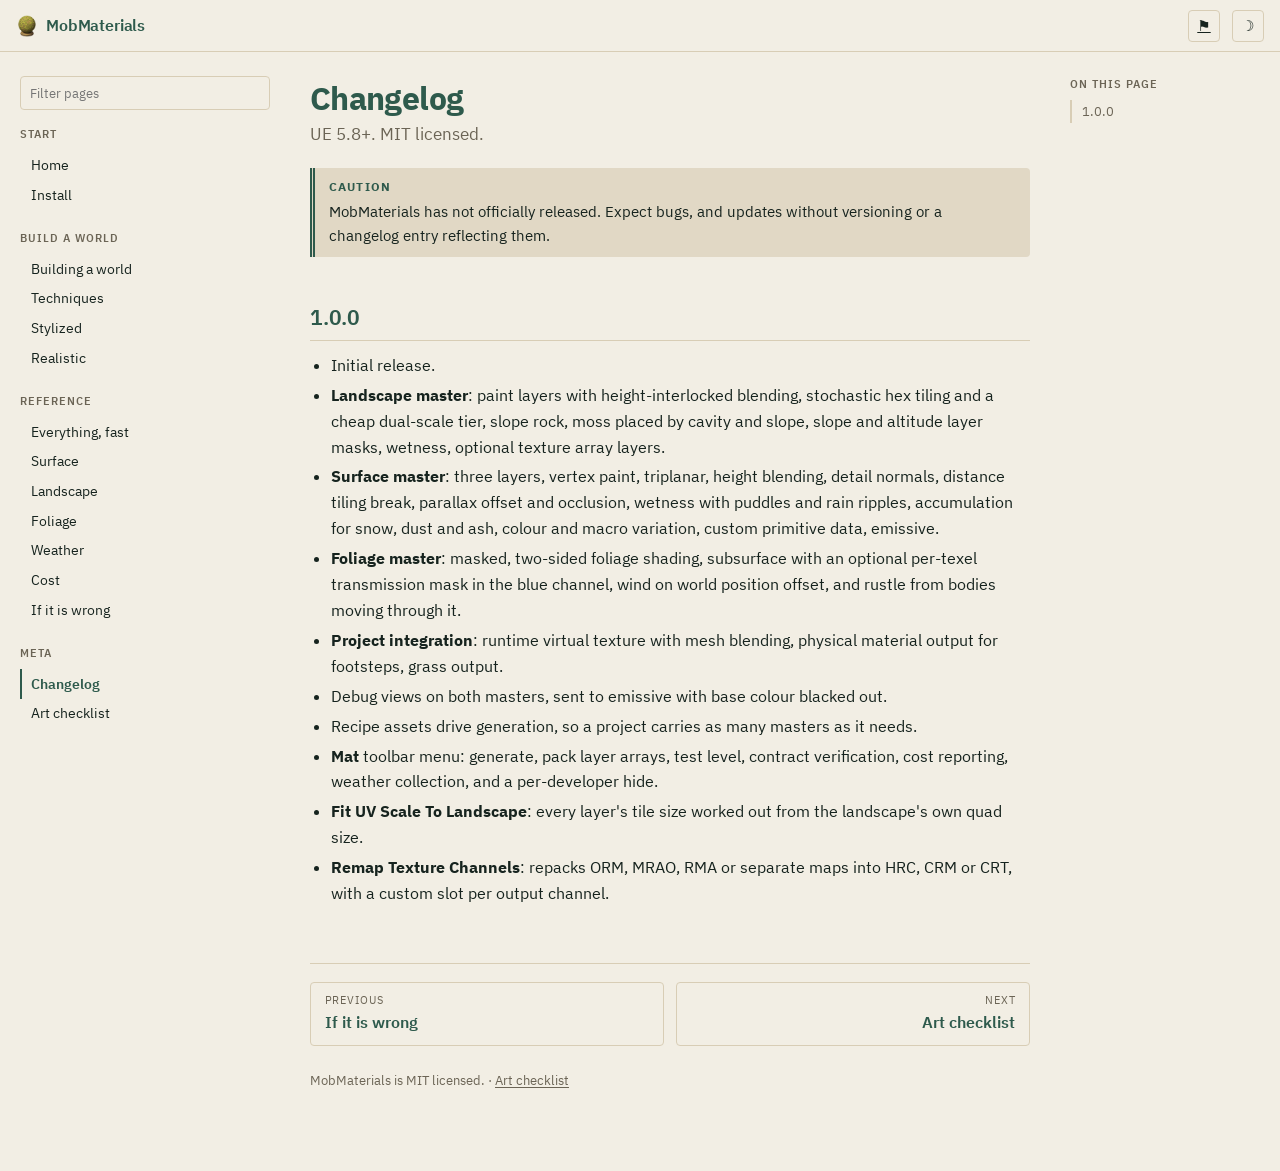
==== docs/changelog.html @ 358f4066 "Documentation site Static site in docs/, served by GitHub Pages or opened off disk from a clone. No " ====
<!doctype html>
<html lang="en">
<head>
<meta charset="utf-8">
<meta name="viewport" content="width=device-width,initial-scale=1">
<title>Changelog &middot; MobMaterials</title>
<link rel="icon" href="../Resources/Icon128.png">
<link rel="stylesheet" href="assets/docs.css">
<script>try{var t=localStorage.getItem('mob-theme');document.documentElement.dataset.theme=t||(matchMedia('(prefers-color-scheme:dark)').matches?'dark':'light')}catch(e){}</script>
<script src="assets/site.js" defer></script>
<script src="assets/docs.js" defer></script>
</head>
<body>
<main>

<h1>Changelog</h1>
<p class="lede">UE 5.8+. MIT licensed.</p>

<div class="caution">
MobMaterials has not officially released. Expect bugs, and updates without versioning or a changelog entry reflecting them.
</div>

<h2>1.0.0</h2>

<ul>
<li>Initial release.</li>
<li><b>Landscape master</b>: paint layers with height-interlocked blending, stochastic hex tiling and a cheap dual-scale tier, slope rock, moss placed by cavity and slope, slope and altitude layer masks, wetness, optional texture array layers.</li>
<li><b>Surface master</b>: three layers, vertex paint, triplanar, height blending, detail normals, distance tiling break, parallax offset and occlusion, wetness with puddles and rain ripples, accumulation for snow, dust and ash, colour and macro variation, custom primitive data, emissive.</li>
<li><b>Foliage master</b>: masked, two-sided foliage shading, subsurface with an optional per-texel transmission mask in the blue channel, wind on world position offset, and rustle from bodies moving through it.</li>
<li><b>Project integration</b>: runtime virtual texture with mesh blending, physical material output for footsteps, grass output.</li>
<li>Debug views on both masters, sent to emissive with base colour blacked out.</li>
<li>Recipe assets drive generation, so a project carries as many masters as it needs.</li>
<li><b>Mat</b> toolbar menu: generate, pack layer arrays, test level, contract verification, cost reporting, weather collection, and a per-developer hide.</li>
<li><b>Fit UV Scale To Landscape</b>: every layer's tile size worked out from the landscape's own quad size.</li>
<li><b>Remap Texture Channels</b>: repacks ORM, MRAO, RMA or separate maps into HRC, CRM or CRT, with a custom slot per output channel.</li>
</ul>

</main>
</body>
</html>
---- docs/assets/docs.css ----
/* Copyright (c) Jared Taylor. All Rights Reserved */

/* IBM Plex, Latin subset, SIL OFL 1.1 - see fonts/OFL.txt.
   Shipped rather than fetched, because the site has to work from file:// with no network. */
@font-face { font-family: Plex; font-style: normal; font-weight: 400; font-display: swap; src: url(fonts/IBMPlexSans-Regular.woff2) format('woff2'); }
@font-face { font-family: Plex; font-style: italic; font-weight: 400; font-display: swap; src: url(fonts/IBMPlexSans-Italic.woff2) format('woff2'); }
@font-face { font-family: Plex; font-style: normal; font-weight: 500; font-display: swap; src: url(fonts/IBMPlexSans-Medium.woff2) format('woff2'); }
@font-face { font-family: Plex; font-style: normal; font-weight: 600; font-display: swap; src: url(fonts/IBMPlexSans-SemiBold.woff2) format('woff2'); }
@font-face { font-family: Plex; font-style: normal; font-weight: 700; font-display: swap; src: url(fonts/IBMPlexSans-Bold.woff2) format('woff2'); }
@font-face { font-family: PlexMono; font-style: normal; font-weight: 400; font-display: swap; src: url(fonts/IBMPlexMono-Regular.woff2) format('woff2'); }
@font-face { font-family: PlexMono; font-style: normal; font-weight: 600; font-display: swap; src: url(fonts/IBMPlexMono-SemiBold.woff2) format('woff2'); }

/* Palette roles. Paper is the page, ink is the text, pine is structure,
   sand fills the gaps, plum is spent once per page on the action worth clicking. */
:root {
	--paper: #F2EEE4;
	--ink: #16231E;
	--pine: #2E5A4C;
	--sand: #C9B99B;
	--plum: #7B4A63;

	--c-page: var(--paper);
	--c-text: var(--ink);
	--c-struct: var(--pine);
	--c-action: var(--plum);
	--line: #D8CDB5;
	--dim: #6B6455;
	--fill: #EAE3D4;
	--fill-deep: #E1D8C5;

	--rail: 250px;
	--toc: 190px;
	--measure: 74ch;
	--radius: 4px;
	--mono: PlexMono, ui-monospace, "Cascadia Mono", "SF Mono", Menlo, Consolas, monospace;
	--sans: Plex, ui-sans-serif, system-ui, "Segoe UI", Roboto, sans-serif;
}

:root[data-theme="dark"] {
	--c-page: #16231E;
	--c-text: #F2EEE4;
	--c-struct: #5E9C86;
	--c-action: #C08BA5;
	--line: #2C4038;
	--dim: #9A907C;
	--fill: #1C2C26;
	--fill-deep: #22352D;
}

*, *::before, *::after { box-sizing: border-box; }

html { scroll-behavior: smooth; scroll-padding-top: 5rem; }
@media (prefers-reduced-motion: reduce) { html { scroll-behavior: auto; } }

body {
	margin: 0;
	background: var(--c-page);
	color: var(--c-text);
	font: 400 16px/1.62 var(--sans);
	-webkit-text-size-adjust: 100%;
}

/* ---------------------------------------------------------------- header */

.top {
	position: sticky;
	top: 0;
	z-index: 40;
	display: flex;
	align-items: center;
	gap: .75rem;
	height: 3.25rem;
	padding: 0 1rem;
	background: var(--c-page);
	border-bottom: 1px solid var(--line);
}

.top a.brand {
	display: flex;
	align-items: center;
	gap: .5rem;
	font-weight: 600;
	letter-spacing: -.01em;
	color: var(--c-struct);
	text-decoration: none;
}

.top .brand img { width: 22px; height: 22px; border-radius: 3px; }
.top .spacer { flex: 1; }

.iconbtn {
	display: inline-flex;
	align-items: center;
	justify-content: center;
	width: 2rem;
	height: 2rem;
	padding: 0;
	border: 1px solid var(--line);
	border-radius: var(--radius);
	background: transparent;
	color: var(--c-text);
	font: inherit;
	font-size: 15px;
	line-height: 1;
	cursor: pointer;
}

.iconbtn:hover { background: var(--fill); border-color: var(--c-struct); }
.iconbtn.menu { display: none; }

/* ---------------------------------------------------------------- layout */

.shell {
	display: grid;
	grid-template-columns: var(--rail) minmax(0, 1fr) var(--toc);
	gap: 0 2.5rem;
	max-width: 1500px;
	margin: 0 auto;
	padding: 0 1.25rem;
	align-items: start;
}

nav.rail, aside.toc {
	position: sticky;
	top: 3.25rem;
	max-height: calc(100vh - 3.25rem);
	overflow-y: auto;
	padding: 1.5rem 0 3rem;
	scrollbar-width: thin;
}

main {
	min-width: 0;
	max-width: var(--measure);
	padding: 1.75rem 0 5rem;
}

/* ------------------------------------------------------------------ rail */

.rail .filter {
	width: 100%;
	margin-bottom: 1rem;
	padding: .35rem .55rem;
	border: 1px solid var(--line);
	border-radius: var(--radius);
	background: var(--c-page);
	color: var(--c-text);
	font: inherit;
	font-size: 13px;
}

.rail .filter:focus { outline: 2px solid var(--c-struct); outline-offset: 1px; }

.rail h6 {
	margin: 1.25rem 0 .4rem;
	color: var(--dim);
	font-size: 11px;
	font-weight: 600;
	letter-spacing: .09em;
	text-transform: uppercase;
}

.rail h6:first-of-type { margin-top: 0; }

.rail a {
	display: block;
	padding: .22rem .55rem;
	border-left: 2px solid transparent;
	color: var(--c-text);
	font-size: 14px;
	text-decoration: none;
}

.rail a:hover { background: var(--fill); }
.rail a.here { border-left-color: var(--c-struct); color: var(--c-struct); font-weight: 600; }
.rail a.hidden { display: none; }

/* ------------------------------------------------------------------- toc */

.toc strong {
	display: block;
	margin-bottom: .4rem;
	color: var(--dim);
	font-size: 11px;
	font-weight: 600;
	letter-spacing: .09em;
	text-transform: uppercase;
}

.toc a {
	display: block;
	padding: .16rem 0 .16rem .6rem;
	border-left: 2px solid var(--line);
	color: var(--dim);
	font-size: 13px;
	line-height: 1.4;
	text-decoration: none;
}

.toc a.sub { padding-left: 1.4rem; }
.toc a:hover { color: var(--c-text); }
.toc a.here { border-left-color: var(--c-struct); color: var(--c-struct); }

/* ------------------------------------------------------------- type */

main h1 {
	margin: 0 0 .35rem;
	color: var(--c-struct);
	font-size: 2rem;
	font-weight: 700;
	line-height: 1.15;
	letter-spacing: -.02em;
}

main h2 {
	margin: 2.75rem 0 .75rem;
	padding-bottom: .3rem;
	border-bottom: 1px solid var(--line);
	color: var(--c-struct);
	font-size: 1.3rem;
	font-weight: 600;
	letter-spacing: -.01em;
}

main h3 {
	margin: 1.85rem 0 .5rem;
	font-size: 1.03rem;
	font-weight: 600;
}

main h2 a.anchor, main h3 a.anchor {
	margin-left: .4rem;
	color: var(--line);
	font-weight: 400;
	text-decoration: none;
	opacity: 0;
}

main h2:hover a.anchor, main h3:hover a.anchor { opacity: 1; }

main p, main li { max-width: var(--measure); }
main p { margin: .75rem 0; }
main ul, main ol { margin: .75rem 0; padding-left: 1.3rem; }
main li { margin: .25rem 0; }
main li > ul, main li > ol { margin: .25rem 0; }

.lede {
	margin: 0 0 1.25rem;
	color: var(--dim);
	font-size: 1.06rem;
	line-height: 1.5;
}

main a { color: var(--c-struct); text-decoration-thickness: 1px; text-underline-offset: 2px; }
main a:hover { text-decoration-thickness: 2px; }

main a[href^="http"]::after {
	content: "\2197";
	margin-left: .12em;
	font-size: .8em;
	vertical-align: .1em;
	opacity: .6;
}

code {
	padding: .08em .3em;
	border-radius: 3px;
	background: var(--fill);
	color: var(--c-text);
	font-family: var(--mono);
	font-size: .875em;
	word-break: break-word;
}

pre {
	margin: 1rem 0;
	padding: .8rem 1rem;
	overflow-x: auto;
	border: 1px solid var(--line);
	border-radius: var(--radius);
	background: var(--fill);
	font-family: var(--mono);
	font-size: 13px;
	line-height: 1.55;
}

pre code { padding: 0; background: none; font-size: inherit; }

hr { margin: 2.5rem 0; border: 0; border-top: 1px solid var(--line); }

kbd {
	padding: .1em .35em;
	border: 1px solid var(--line);
	border-bottom-width: 2px;
	border-radius: 3px;
	background: var(--fill);
	font-family: var(--mono);
	font-size: .8em;
}

/* ----------------------------------------------------------------- table */

.tw { margin: 1rem 0; overflow-x: auto; }

table {
	width: 100%;
	border-collapse: collapse;
	font-size: 14px;
	line-height: 1.45;
}

th {
	background: var(--c-page);
	color: var(--dim);
	font-size: 11.5px;
	font-weight: 600;
	letter-spacing: .06em;
	text-align: left;
	text-transform: uppercase;
	white-space: nowrap;
}

th, td {
	padding: .42rem .7rem .42rem 0;
	border-bottom: 1px solid var(--line);
	vertical-align: top;
}

td:first-child { white-space: nowrap; }
td.wrap:first-child, table.free td:first-child { white-space: normal; }
tbody tr:hover { background: var(--fill); }

/* --------------------------------------------------------------- callout */

.note, .tip, .important, .warn, .caution {
	margin: 1.15rem 0;
	padding: .65rem .9rem;
	border-left: 3px solid var(--c-struct);
	border-radius: 0 var(--radius) var(--radius) 0;
	background: var(--fill);
	font-size: 14.5px;
}

.note > :first-child, .tip > :first-child,
.important > :first-child, .warn > :first-child, .caution > :first-child { margin-top: 0; }
.note > :last-child, .tip > :last-child,
.important > :last-child, .warn > :last-child, .caution > :last-child { margin-bottom: 0; }

.note::before, .tip::before, .important::before, .warn::before, .caution::before {
	display: block;
	margin-bottom: .2rem;
	color: var(--c-struct);
	font-size: 11.5px;
	font-weight: 700;
	letter-spacing: .09em;
	text-transform: uppercase;
}

.note::before { content: "Note"; }
.tip::before { content: "Tip"; }
.important::before { content: "Important"; }
.warn::before { content: "Warning"; }
.caution::before { content: "Caution"; }

.warn, .caution { background: var(--fill-deep); }
.caution { border-left-style: double; border-left-width: 5px; }

/* ------------------------------------------------------------------- cta */

/* Plum, once per page. The thing you actually want clicked. */
.cta {
	display: inline-block;
	margin: .35rem .5rem .35rem 0;
	padding: .55rem 1.1rem;
	border-radius: var(--radius);
	background: var(--c-action);
	color: var(--paper);
	font-size: 15px;
	font-weight: 600;
	text-decoration: none;
}

:root[data-theme="dark"] .cta { color: var(--ink); }
.cta:hover { filter: brightness(1.08); text-decoration: none; }
.cta::after { display: none !important; }

/* ----------------------------------------------------------------- doors */

.doors { display: grid; grid-template-columns: repeat(auto-fit, minmax(200px, 1fr)); gap: .9rem; margin: 1.5rem 0; }

.door {
	display: block;
	padding: .9rem 1rem;
	border: 1px solid var(--line);
	border-radius: var(--radius);
	color: inherit;
	text-decoration: none;
}

.door:hover { border-color: var(--c-struct); background: var(--fill); }
.door b { display: block; color: var(--c-struct); font-size: 1rem; }
.door span { display: block; margin-top: .15rem; color: var(--dim); font-size: 13.5px; line-height: 1.45; }

/* ---------------------------------------------------------------- figures */

.shots { display: flex; flex-wrap: wrap; gap: .5rem; margin: 1.1rem 0; }
.shot { margin: 1.1rem 0; }
.shots .shot { margin: 0; }

.shot-chip {
	position: relative;
	display: inline-flex;
	align-items: center;
	gap: .5rem;
	max-width: 100%;
	padding: 0;
	border: 1px solid var(--line);
	border-radius: var(--radius);
	background: var(--fill);
	color: var(--c-text);
	font: inherit;
	text-align: left;
	cursor: pointer;
	overflow: hidden;
}

.shot-chip:hover { border-color: var(--c-struct); }
.shot-chip img { display: block; height: 78px; width: auto; max-width: 220px; object-fit: cover; }
.shot-chip .cap { padding: .3rem .7rem .3rem 0; font-size: 13px; line-height: 1.35; color: var(--dim); max-width: 26ch; }
.shot-chip .badge {
	position: absolute;
	margin: .3rem;
	padding: 0 .3rem;
	border-radius: 3px;
	background: var(--c-action);
	color: var(--paper);
	font-size: 10px;
	font-weight: 700;
	letter-spacing: .06em;
}

.shot-chip.wanted {
	border-style: dashed;
	border-color: var(--sand);
	background: transparent;
	color: var(--dim);
	padding: .18rem .6rem;
	font-size: 12.5px;
	line-height: 1.4;
	cursor: default;
}

.shot-chip.wanted::before { content: "\1F4F7"; opacity: .5; font-size: 11px; }
.shot-chip.wanted .cap { padding: 0; max-width: none; }
.shot-chip.wanted:hover { border-color: var(--sand); }

/* -------------------------------------------------------------- lightbox */

.lb {
	position: fixed;
	inset: 0;
	z-index: 100;
	display: none;
	flex-direction: column;
	background: color-mix(in srgb, var(--ink) 93%, transparent);
}

.lb.open { display: flex; }

.lb-bar {
	display: flex;
	align-items: center;
	gap: .6rem;
	padding: .5rem .9rem;
	color: var(--paper);
	font-size: 13.5px;
}

.lb-bar .spacer { flex: 1; }
.lb-bar button {
	border: 1px solid color-mix(in srgb, var(--paper) 35%, transparent);
	border-radius: var(--radius);
	background: transparent;
	color: var(--paper);
	font: inherit;
	padding: .15rem .55rem;
	cursor: pointer;
}
.lb-bar button:hover { background: color-mix(in srgb, var(--paper) 15%, transparent); }

.lb-stage {
	flex: 1;
	display: grid;
	place-items: center;
	min-height: 0;
	padding: 0 .75rem 1rem;
	overflow: auto;
}

.lb-stage img, .lb-stage video, .lb-stage iframe { display: block; max-width: 100%; max-height: 100%; border-radius: var(--radius); }
.lb-stage.actual { place-items: start; }
.lb-stage.actual img { max-width: none; max-height: none; cursor: zoom-out; }
.lb-stage img { cursor: zoom-in; }

.lb-cap { padding: 0 1rem .9rem; color: var(--sand); font-size: 13.5px; text-align: center; }

/* before / after */
.cmp { position: relative; overflow: hidden; max-width: 100%; max-height: 100%; }
.cmp img { display: block; max-width: 100%; max-height: 100%; }
.cmp .after { position: absolute; inset: 0; width: 100%; height: 100%; object-fit: contain; clip-path: inset(0 0 0 50%); }
.cmp .handle { position: absolute; top: 0; bottom: 0; left: 50%; width: 2px; background: var(--paper); cursor: ew-resize; }
.cmp .handle::after {
	content: "\2194";
	position: absolute;
	top: 50%;
	left: 50%;
	transform: translate(-50%, -50%);
	width: 1.8rem;
	height: 1.8rem;
	display: grid;
	place-items: center;
	border-radius: 50%;
	background: var(--paper);
	color: var(--ink);
	font-size: 13px;
}

.cmp .tagl, .cmp .tagr {
	position: absolute;
	bottom: .5rem;
	padding: .1rem .45rem;
	border-radius: 3px;
	background: color-mix(in srgb, var(--ink) 70%, transparent);
	color: var(--paper);
	font-size: 11px;
	letter-spacing: .05em;
	text-transform: uppercase;
}
.cmp .tagl { left: .5rem; }
.cmp .tagr { right: .5rem; }

/* -------------------------------------------------------------- pagenav */

.pagenav {
	display: flex;
	gap: .75rem;
	margin-top: 3.5rem;
	padding-top: 1.1rem;
	border-top: 1px solid var(--line);
}

.pagenav a {
	flex: 1;
	padding: .6rem .85rem;
	border: 1px solid var(--line);
	border-radius: var(--radius);
	color: inherit;
	text-decoration: none;
}

.pagenav a:hover { border-color: var(--c-struct); }
.pagenav a small { display: block; color: var(--dim); font-size: 11px; letter-spacing: .08em; text-transform: uppercase; }
.pagenav a b { color: var(--c-struct); font-weight: 600; }
.pagenav a.next { text-align: right; }

.foot { margin-top: 1.5rem; color: var(--dim); font-size: 12.5px; }
.foot a { color: var(--dim); }

/* ------------------------------------------------------------ shots page */

.state-have { color: var(--c-struct); font-weight: 600; }
.state-want { color: var(--dim); }

/* ------------------------------------------------------------ responsive */

@media (max-width: 1240px) {
	.shell { grid-template-columns: var(--rail) minmax(0, 1fr); }
	aside.toc { display: none; }
}

@media (max-width: 900px) {
	.shell { grid-template-columns: minmax(0, 1fr); padding: 0 1rem; }
	.iconbtn.menu { display: inline-flex; }
	nav.rail {
		display: none;
		position: fixed;
		top: 3.25rem;
		left: 0;
		bottom: 0;
		z-index: 30;
		width: min(280px, 84vw);
		max-height: none;
		padding: 1rem 1rem 3rem;
		background: var(--c-page);
		border-right: 1px solid var(--line);
	}
	nav.rail.open { display: block; }
	main { padding-top: 1.25rem; }
	main h1 { font-size: 1.6rem; }
}
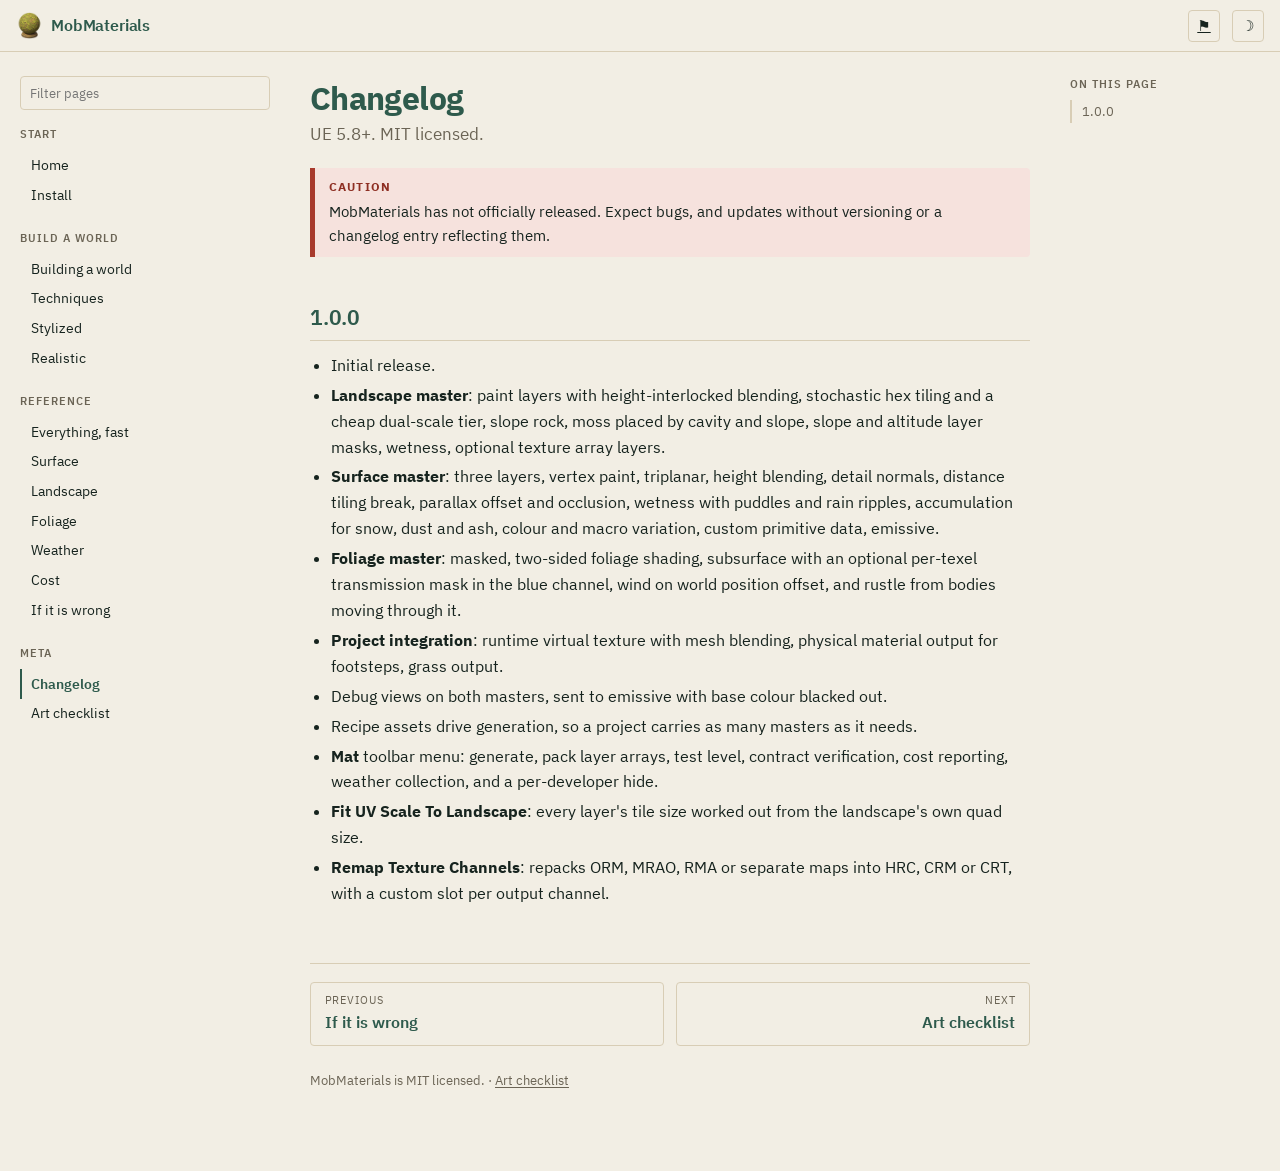
==== commit 0902d8cf: "Serve the plugin icon from docs/assets so Pages can find it" ====
--- a/docs/changelog.html
+++ b/docs/changelog.html
@@ -4,7 +4,7 @@
 <meta charset="utf-8">
 <meta name="viewport" content="width=device-width,initial-scale=1">
 <title>Changelog &middot; MobMaterials</title>
-<link rel="icon" href="../Resources/Icon128.png">
+<link rel="icon" href="assets/icon.png">
 <link rel="stylesheet" href="assets/docs.css">
 <script>try{var t=localStorage.getItem('mob-theme');document.documentElement.dataset.theme=t||(matchMedia('(prefers-color-scheme:dark)').matches?'dark':'light')}catch(e){}</script>
 <script src="assets/site.js" defer></script>
--- a/docs/assets/docs.css
+++ b/docs/assets/docs.css
@@ -28,6 +28,17 @@
 	--fill: #EAE3D4;
 	--fill-deep: #E1D8C5;
 
+	/* A severity ramp: sand, pine, plum, then two that leave the palette because
+	   a hazard reading as structure is a hazard nobody stops at. */
+	--plum-ink: #6B3F55;
+	--plum-fill: #EFE4E8;
+	--amber: #B57A16;
+	--amber-ink: #8A5C10;
+	--amber-fill: #F6EAD1;
+	--rust: #A83A2C;
+	--rust-ink: #8E2F23;
+	--rust-fill: #F6E2DD;
+
 	--rail: 250px;
 	--toc: 190px;
 	--measure: 74ch;
@@ -45,6 +56,15 @@
 	--dim: #9A907C;
 	--fill: #1C2C26;
 	--fill-deep: #22352D;
+
+	--plum-ink: #C08BA5;
+	--plum-fill: #2A1F26;
+	--amber: #D9A441;
+	--amber-ink: #E0B25C;
+	--amber-fill: #2C2617;
+	--rust: #E0736A;
+	--rust-ink: #E88A80;
+	--rust-fill: #2E1E1C;
 }
 
 *, *::before, *::after { box-sizing: border-box; }
@@ -85,7 +105,7 @@
 	text-decoration: none;
 }
 
-.top .brand img { width: 22px; height: 22px; border-radius: 3px; }
+.top .brand img { width: 27px; height: 27px; }
 .top .spacer { flex: 1; }
 
 .iconbtn {
@@ -362,8 +382,27 @@
 .warn::before { content: "Warning"; }
 .caution::before { content: "Caution"; }
 
-.warn, .caution { background: var(--fill-deep); }
-.caution { border-left-style: double; border-left-width: 5px; }
+/* Quietest of the five: this is context, not instruction. */
+.note { border-left-color: var(--sand); background: var(--fill); }
+.note::before { color: var(--dim); }
+
+.tip { border-left-color: var(--c-struct); background: var(--fill); }
+.tip::before { color: var(--c-struct); }
+
+.important { border-left-color: var(--c-action); background: var(--plum-fill); }
+.important::before { color: var(--plum-ink); }
+
+/* Warning and caution leave the palette on purpose. A hazard that reads as structure
+   is a hazard nobody stops at. */
+.warn { border-left-color: var(--amber); background: var(--amber-fill); }
+.warn::before { color: var(--amber-ink); }
+.caution { border-left-color: var(--rust); background: var(--rust-fill); border-left-width: 5px; }
+.caution::before { color: var(--rust-ink); }
+
+/* The sandy code wash fights a tinted callout, so tint it from the callout instead. */
+.note code, .tip code, .important code, .warn code, .caution code {
+	background: color-mix(in srgb, var(--c-text) 8%, transparent);
+}
 
 /* ------------------------------------------------------------------- cta */
 
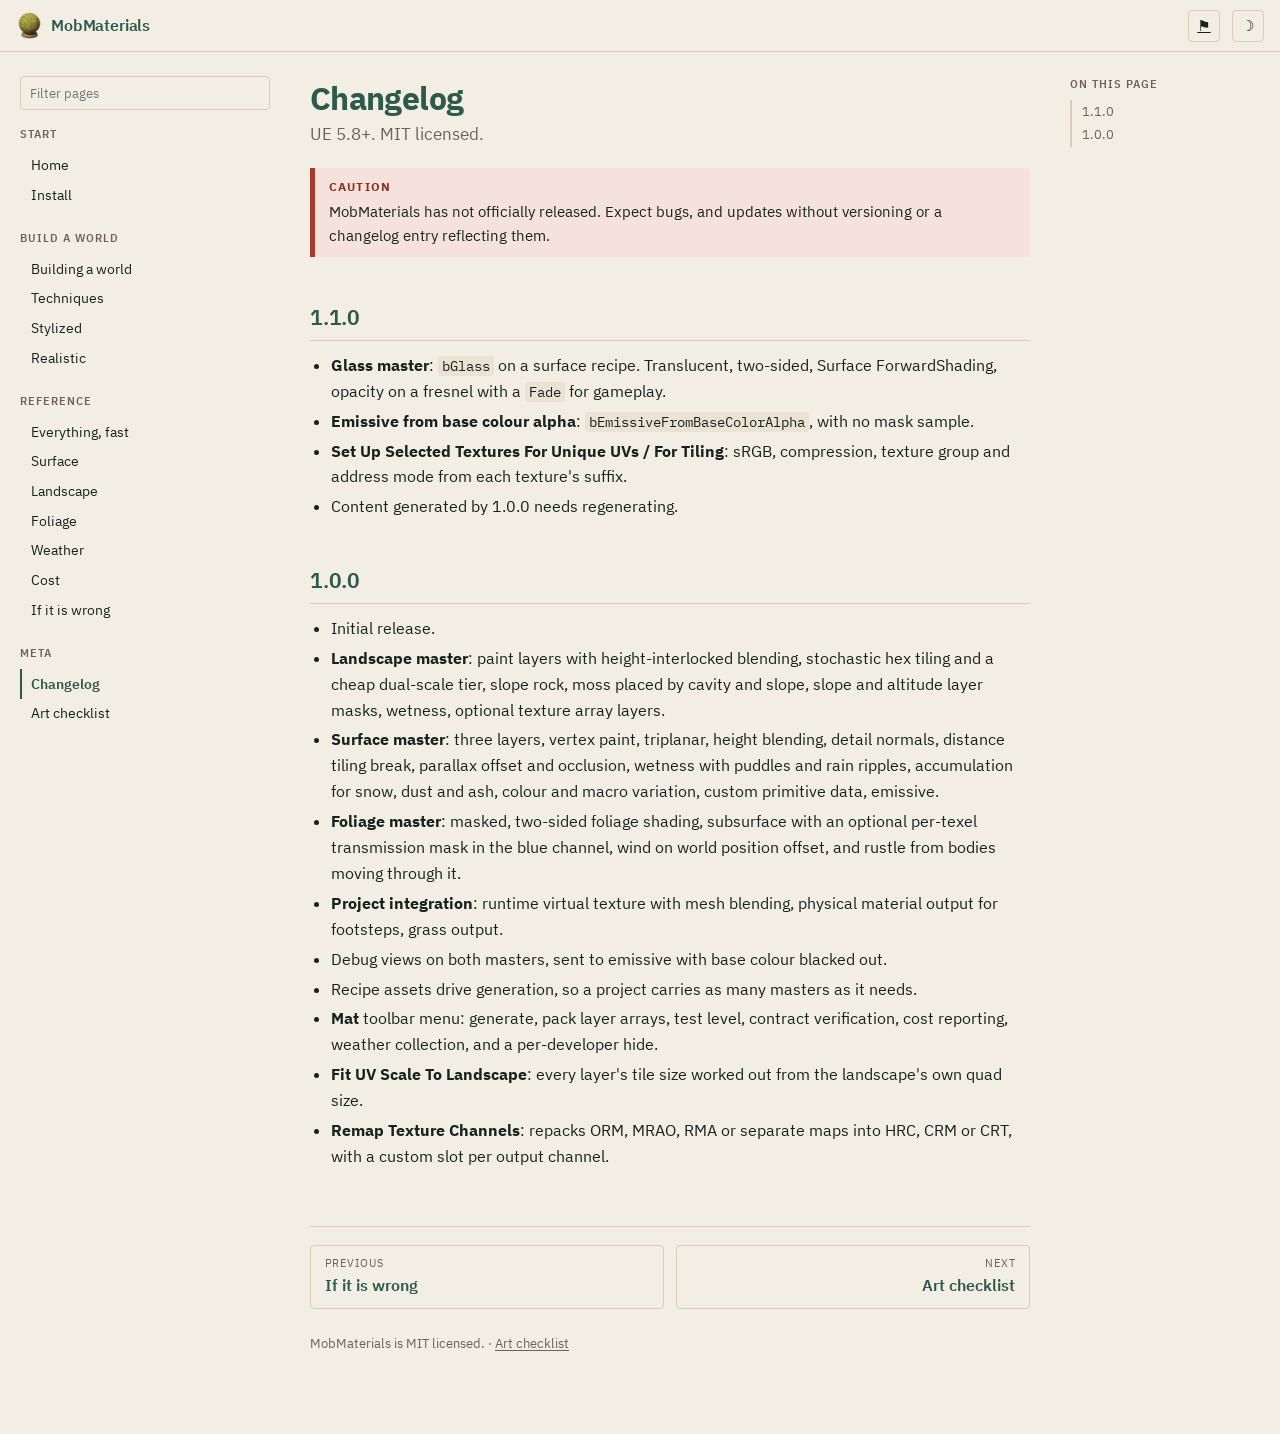
==== commit 184ae338: "Add glass master, base colour alpha emissive and texture setup Glass is a translucent, two-sided sur" ====
--- a/docs/changelog.html
+++ b/docs/changelog.html
@@ -20,6 +20,15 @@
 MobMaterials has not officially released. Expect bugs, and updates without versioning or a changelog entry reflecting them.
 </div>
 
+<h2>1.1.0</h2>
+
+<ul>
+<li><b>Glass master</b>: <code>bGlass</code> on a surface recipe. Translucent, two-sided, Surface ForwardShading, opacity on a fresnel with a <code>Fade</code> for gameplay.</li>
+<li><b>Emissive from base colour alpha</b>: <code>bEmissiveFromBaseColorAlpha</code>, with no mask sample.</li>
+<li><b>Set Up Selected Textures For Unique UVs / For Tiling</b>: sRGB, compression, texture group and address mode from each texture's suffix.</li>
+<li>Content generated by 1.0.0 needs regenerating.</li>
+</ul>
+
 <h2>1.0.0</h2>
 
 <ul>
